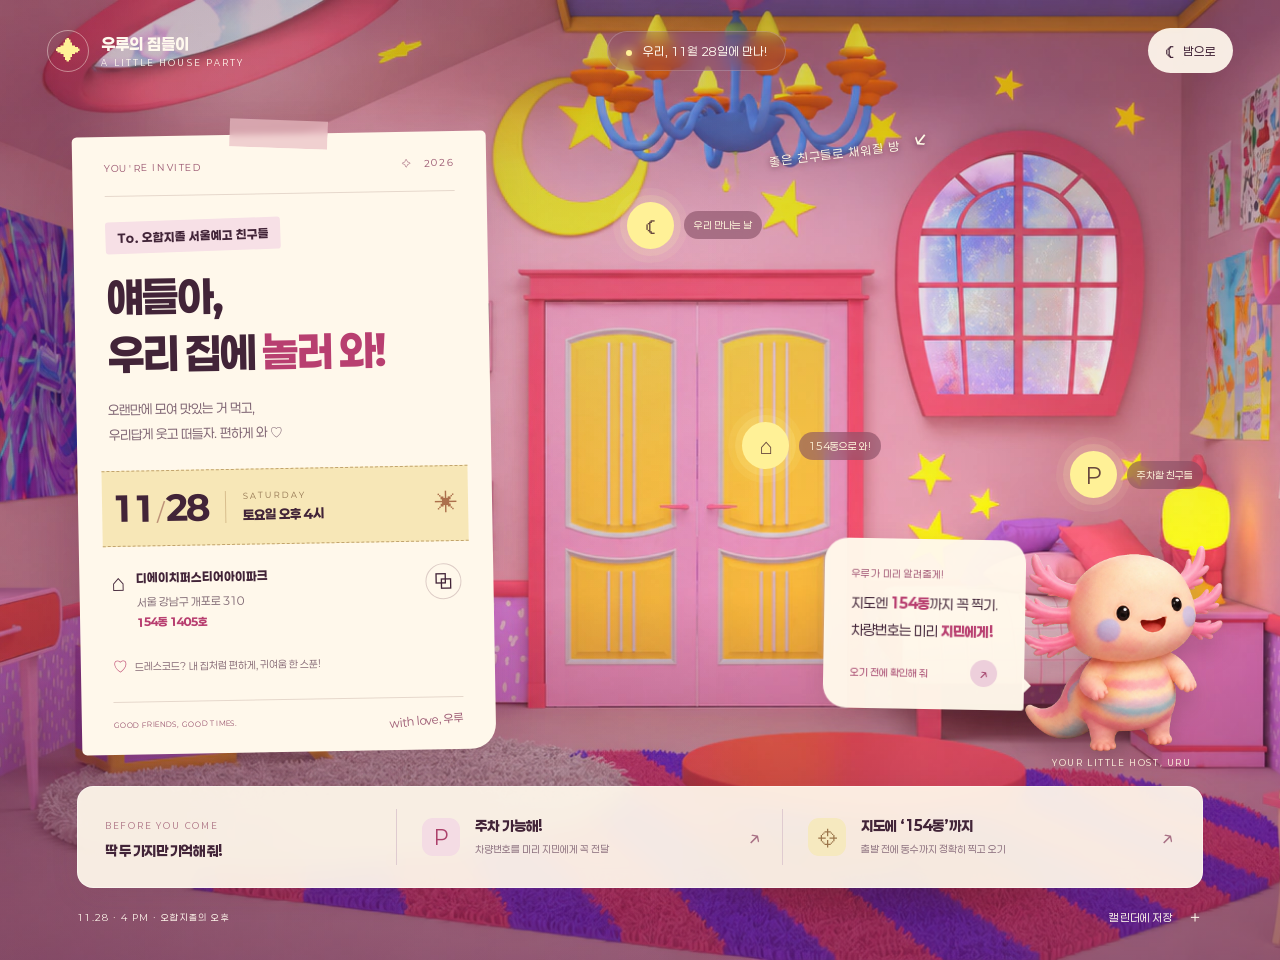
==== housewarming/index.html @ ad820d52 "Publish November 28 housewarming invitation" ====
<!doctype html>
<html lang="ko">
<head>
  <meta charset="UTF-8">
  <meta name="viewport" content="width=device-width, initial-scale=1">
  <meta name="theme-color" content="#e9a9bc">
  <title>오합지졸, 우리 집에 놀러 와! · 11월 28일 오후 4시</title>
  <meta name="description" content="오합지졸 서울예고 친구들에게 보내는 우루의 집들이 초대장. 11월 28일 토요일 오후 4시. 주차 가능 · 차량번호는 지민에게 미리! 지도에는 154동까지 꼭 찍고 와 줘.">
  <meta property="og:title" content="오합지졸, 우리 집에 놀러 와!">
  <meta property="og:description" content="11월 28일 토요일 오후 4시 · 서울예고 친구들 집들이 · 주차 가능 · 154동에서 만나!">
  <meta property="og:type" content="website">
  <meta property="og:locale" content="ko_KR">
  <meta property="og:url" content="https://marinart1994.github.io/housewarming/">
  <meta property="og:site_name" content="우루의 집들이">
  <meta property="og:image" content="https://marinart1994.github.io/starlight-room.png">
  <meta property="og:image:width" content="1672">
  <meta property="og:image:height" content="941">
  <meta property="og:image:alt" content="분홍빛 별빛 방에서 만나는 오합지졸 서울예고 친구들 집들이">
  <meta name="twitter:card" content="summary_large_image">
  <meta name="twitter:title" content="오합지졸, 우리 집에 놀러 와!">
  <meta name="twitter:description" content="11월 28일 토요일 오후 4시 · 주차 가능 · 차량번호는 미리 지민에게! · 154동에서 만나!">
  <meta name="twitter:image" content="https://marinart1994.github.io/starlight-room.png">
  <link rel="canonical" href="https://marinart1994.github.io/housewarming/">
  <link rel="icon" href="data:image/svg+xml,%3Csvg xmlns='http://www.w3.org/2000/svg' viewBox='0 0 100 100'%3E%3Crect rx='28' width='100' height='100' fill='%23f5ced8'/%3E%3Ctext x='50' y='72' text-anchor='middle' font-size='70'%3E✦%3C/text%3E%3C/svg%3E">
  <link rel="preload" as="font" href="assets/Paperlogy-ExtraBold.woff2" type="font/woff2" crossorigin>
  <link rel="stylesheet" href="style.css">
  <script src="app.js" defer></script>
</head>
<body>
  <a class="skip-link" href="#invitation">초대장 내용으로 바로 가기</a>
  <main class="party" id="home">
    <div class="room" aria-hidden="true"><img src="assets/starlight-room.webp" alt="" width="1672" height="941" fetchpriority="high"><div class="room-tint"></div></div>
    <header class="topbar">
      <a class="brand" href="#home"><span class="brand-star">✦</span><span>우루의 집들이<small>A LITTLE HOUSE PARTY</small></span></a>
      <span class="top-note"><i></i> 우리, 11월 28일에 만나!</span>
      <button class="mode-button" id="mode-toggle" aria-pressed="false" aria-label="밤 분위기로 바꾸기"><span aria-hidden="true">☾</span><span id="mode-text">밤으로</span></button>
    </header>

    <div class="room-label" aria-hidden="true">좋은 친구들로 채워질 방 <span>↙</span></div>
    <button class="hotspot moon-spot" data-open="date" aria-label="집들이 날짜 자세히 보기"><span>☾</span><small>우리 만나는 날</small></button>
    <button class="hotspot door-spot" data-open="location" aria-label="154동 찾아오는 길 보기"><span>⌂</span><small>154동으로 와!</small></button>
    <button class="hotspot lamp-spot" data-open="parking" aria-label="주차 안내 보기"><span>P</span><small>주차할 친구들</small></button>

    <section class="invitation" id="invitation" aria-labelledby="invite-heading">
      <div class="card-topline"><span>YOU'RE INVITED</span><span>✧ &nbsp; 2026</span></div>
      <p class="recipient">To. 오합지졸 서울예고 친구들</p>
      <h1 id="invite-heading">얘들아,<br>우리 집에 <span>놀러 와!</span></h1>
      <p class="intro">오랜만에 모여 맛있는 거 먹고,<br>우리답게 웃고 떠들자. 편하게 와 ♡</p>
      <div class="date-ticket">
        <div class="date-number">11<span> / </span>28</div>
        <div class="date-time"><span>SATURDAY</span><strong>토요일 오후 4시</strong></div>
        <span class="ticket-star" aria-hidden="true">✳</span>
      </div>
      <div class="address-block"><span class="mini-icon" aria-hidden="true">⌂</span><div><strong>디에이치퍼스티어아이파크</strong><p>서울 강남구 개포로 310<br><b>154동 1405호</b></p></div><button class="icon-button" data-copy="address" aria-label="주소 복사" title="주소 복사">⧉</button></div>
      <div class="little-note"><span aria-hidden="true">♡</span> 드레스코드? 내 집처럼 편하게, 귀여움 한 스푼!</div>
      <div class="card-bottom"><span>GOOD FRIENDS, GOOD TIMES.</span><span>with love, 우루</span></div>
    </section>

    <aside class="guide" aria-label="우루의 안내">
      <div class="speech"><span class="speech-label">우루가 미리 알려줄게!</span><p>지도엔 <strong>154동</strong>까지 꼭 찍기.<br>차량번호는 미리 <strong>지민에게!</strong></p><button data-open="checklist">오기 전에 확인해 줘 <span aria-hidden="true">↗</span></button></div>
      <button class="character" data-open="checklist" aria-label="우루의 방문 전 안내 열기"><img src="assets/axolotl-guide.webp" width="768" height="768" alt="분홍빛 우파루파 우루가 웃으며 반겨요"><span>YOUR LITTLE HOST, URU</span></button>
    </aside>

    <section class="essentials" aria-label="오기 전 꼭 읽어 줘">
      <div class="essentials-title"><span>BEFORE YOU COME</span><h2>딱 두 가지만 기억해 줘!</h2></div>
      <button class="essential-item" data-open="parking"><span class="essential-icon">P</span><span><strong>주차 가능해!</strong><small>차량번호를 미리 지민에게 꼭 전달</small></span><span class="arrow" aria-hidden="true">↗</span></button>
      <button class="essential-item location-item" data-open="location"><span class="essential-icon">⌖</span><span><strong>지도에 ‘154동’까지</strong><small>출발 전에 동수까지 정확히 찍고 오기</small></span><span class="arrow" aria-hidden="true">↗</span></button>
    </section>
    <footer class="footer"><span>11.28 · 4 PM · 오합지졸의 오후</span><a href="calendar.ics" download="오합지졸-집들이.ics">캘린더에 저장 <span aria-hidden="true">＋</span></a></footer>
  </main>

  <dialog id="details-dialog" aria-labelledby="dialog-title">
    <div class="dialog-top"><span>URU'S HOUSEWARMING</span><button id="close-dialog" aria-label="안내 닫기">×</button></div>
    <nav class="detail-tabs" aria-label="초대장 자세한 안내">
      <button data-tab="date" aria-pressed="false">날짜</button><button data-tab="location" aria-pressed="false">오는 길</button><button data-tab="parking" aria-pressed="false">주차</button><button data-tab="checklist" aria-pressed="false">꼭 읽기</button>
    </nav>
    <div id="detail-content"></div>
    <p id="dialog-status" role="status" aria-live="polite"></p>
  </dialog>
  <div id="toast" role="status" aria-live="polite"></div>
</body>
</html>
---- housewarming/style.css ----
@font-face{font-family:Paperlogy;src:url('assets/Paperlogy-Regular.woff2') format('woff2');font-weight:400;font-display:swap}
@font-face{font-family:Paperlogy;src:url('assets/Paperlogy-ExtraBold.woff2') format('woff2');font-weight:700 900;font-display:swap}
:root{font-family:Paperlogy,-apple-system,BlinkMacSystemFont,'Apple SD Gothic Neo',sans-serif;color:#422438;background:#e6a5b8;font-synthesis:weight;--pink:#b83f70;--cream:#fff8eb;--ink:#422438;--yellow:#fff197}
*{box-sizing:border-box}body{margin:0}button,a{-webkit-tap-highlight-color:transparent}button{font:inherit;color:inherit;cursor:pointer}a{color:inherit;text-decoration:none}button{border:0}button:focus-visible,a:focus-visible{outline:3px solid #7838ba;outline-offset:5px}button:hover{filter:brightness(1.035)}button:active{transform:translateY(1px)}.skip-link{position:fixed;top:-80px;left:20px;z-index:100;background:white;padding:14px}.skip-link:focus{top:10px}.party{position:relative;min-height:960px;height:100svh;overflow:hidden;isolation:isolate}.room{position:absolute;inset:0;z-index:-3;background:#dc94ad}.room>img{width:100%;height:100%;object-fit:cover;object-position:58% 50%;transition:filter .7s}.room-tint{position:absolute;inset:0;background:linear-gradient(90deg,rgba(95,33,64,.17),transparent 60%),linear-gradient(0deg,rgba(71,20,59,.47),transparent 38%,rgba(64,23,54,.23));transition:background .7s}.topbar{display:flex;align-items:center;justify-content:space-between;padding:28px 3.7%;color:#fff9ee}.brand{display:flex;align-items:center;gap:12px;font-weight:800;font-size:16px}.brand small{display:block;font-size:8px;letter-spacing:2.1px;font-weight:400;margin-top:5px}.brand-star{font-size:24px;color:var(--yellow);width:42px;height:42px;border:1px solid #fff8eb70;display:grid;place-items:center;border-radius:50%}.top-note{font-size:12px;padding:12px 18px;border:1px solid #fff3;border-radius:30px;background:#80426838;backdrop-filter:blur(8px)}.top-note i{display:inline-block;width:6px;height:6px;background:#fff197;border-radius:50%;margin-right:8px;box-shadow:0 0 10px #ffe76c}.mode-button{color:var(--ink);background:#fff8edee;border-radius:30px;display:flex;align-items:center;gap:8px;padding:11px 17px;font-size:12px}.mode-button>span:first-child{font-size:19px}.room-label{position:absolute;left:60%;top:13.7%;font-size:12px;letter-spacing:1px;color:#fffae7;transform:rotate(-7deg);text-shadow:0 1px 6px #67324c}.room-label span{font-size:26px;margin-left:8px}.invitation{position:absolute;top:14%;left:6%;width:414px;padding:26px 32px 23px;background:var(--cream);border-radius:5px 5px 25px 5px;box-shadow:0 18px 55px #67294a24;transform:rotate(-1deg)}.invitation:before{content:'';position:absolute;width:98px;height:28px;background:#e9bdc3ae;top:-14px;left:calc(50% - 49px);transform:rotate(3deg);backdrop-filter:blur(3px)}.card-topline,.card-bottom{display:flex;justify-content:space-between;align-items:center;font-size:9px;letter-spacing:1.6px;color:#9a5670}.card-topline{padding-bottom:22px;border-bottom:1px solid #e6d8cc}.recipient{display:inline-block;font-size:12px;font-weight:800;background:#f7e0e6;padding:9px 12px;margin:24px 0 17px;border-radius:3px;transform:rotate(-1deg)}h1{font-size:42px;line-height:1.35;letter-spacing:-2px;font-weight:800;margin:0 0 15px}h1>span{color:var(--pink);white-space:nowrap}.intro{font-size:13px;line-height:1.9;color:#806674;margin:0 0 23px}.date-ticket{position:relative;display:flex;align-items:center;gap:17px;background:#f7e7b7;border-top:1px dashed #c2a46e;border-bottom:1px dashed #c2a46e;padding:17px 10px;margin:0 -8px 22px}.date-number{font-size:34px;letter-spacing:-2px;font-weight:800;white-space:nowrap}.date-number>span{font-size:23px;font-weight:400;color:#bd9278}.date-time{border-left:1px solid #d8be8e;padding-left:17px;display:flex;flex-direction:column;gap:6px}.date-time>span{font-size:8px;letter-spacing:2px;color:#927451}.date-time>strong{font-size:13px;white-space:nowrap}.ticket-star{margin-left:auto;font-size:23px;color:#ac704c}.address-block{display:flex;align-items:start;gap:11px;font-size:12px}.address-block strong{font-size:12px;line-height:1.6}.address-block p{margin:5px 0 0;line-height:1.8;color:#846d77;font-size:11px}.address-block b{color:var(--pink)}.mini-icon{font-size:23px;line-height:1.2}.icon-button{margin-left:auto;border:1px solid #ddccc6;background:transparent;border-radius:50%;width:36px;height:36px;font-size:21px;flex-shrink:0}.little-note{margin:20px 0 22px;font-size:10px;line-height:1.8;color:#896d78}.little-note span{color:#bf4d73;font-size:15px;vertical-align:-1px;margin-right:5px}.card-bottom{border-top:1px solid #e6d8cc;padding-top:16px;font-size:7px;letter-spacing:.8px}.card-bottom span:last-child{font-size:11px;letter-spacing:0;transform:rotate(-4deg)}.hotspot{position:absolute;display:flex;align-items:center;gap:10px;background:none;color:#fff7dc;padding:0;z-index:1}.hotspot>span{display:grid;place-items:center;width:47px;height:47px;font-size:22px;border-radius:50%;background:var(--yellow);color:#68483e;box-shadow:0 0 0 7px #fff3b126,0 0 0 14px #fff3b112;transition:box-shadow .2s,transform .2s}.hotspot:hover>span{transform:rotate(10deg);box-shadow:0 0 0 9px #fff3b13e,0 0 0 18px #fff3b11c}.hotspot small{padding:8px 10px;border-radius:20px;background:#824a6194;font-size:10px;backdrop-filter:blur(8px)}.moon-spot{left:49%;top:21%}.door-spot{left:58%;top:44%}.lamp-spot{right:6%;top:47%}.guide{position:absolute;right:2.2%;bottom:20%;display:flex;align-items:center}.speech{z-index:2;position:relative;background:#fff8ebf7;padding:23px 27px;border-radius:23px 23px 3px 23px;box-shadow:0 6px 25px #61304724;transform:rotate(1deg);margin-right:-33px;margin-bottom:40px}.speech:after{content:'';position:absolute;bottom:16px;right:-16px;border:9px solid transparent;border-left-color:#fff8ebf7}.speech-label{font-size:10px;letter-spacing:.4px;color:#a25674}.speech p{font-size:14px;line-height:1.9;margin:10px 0 15px}.speech strong{color:var(--pink)}.speech button{background:transparent;color:#a13e68;font-size:10px;padding:0;display:flex;align-items:center;justify-content:space-between;width:100%;gap:28px}.speech button>span{background:#edcfdb;border-radius:50%;font-size:16px;width:27px;height:27px;display:grid;place-items:center}.character{position:relative;background:transparent;padding:0;width:260px;transition:transform .3s}.character:hover{transform:rotate(-3deg) translateY(-5px)}.character img{width:100%;height:auto;display:block;filter:drop-shadow(0 15px 10px #61304742)}.character>span{display:block;color:#fff6df;font-size:8px;letter-spacing:1.6px;margin-top:-23px;position:relative}.essentials{position:absolute;bottom:7.5%;left:6%;right:6%;display:grid;grid-template-columns:1fr 1.35fr 1.45fr;align-items:center;background:#fff8ebee;border:1px solid #fff6;border-radius:16px;padding:22px 27px;backdrop-filter:blur(10px);box-shadow:0 8px 30px #6c2d4a15;gap:20px}.essentials-title>span{font-size:8px;color:#ac7384;letter-spacing:1.8px}.essentials-title h2{font-size:14px;margin:9px 0 0;line-height:1.4;letter-spacing:-.5px}.essential-item{display:flex;align-items:center;gap:15px;text-align:left;background:transparent;border-left:1px solid #dfcbd0;padding:8px 0 8px 25px}.essential-icon{width:38px;height:38px;display:grid;place-items:center;border-radius:11px;background:#f4dce4;color:#ac416b;font-size:20px;flex-shrink:0}.location-item .essential-icon{background:#f6e9bf;color:#9b754b}.essential-item strong{font-size:14px;display:block}.essential-item small{font-size:10px;color:#8e7380;display:block;margin-top:7px;line-height:1.6}.arrow{margin-left:auto;color:#a76f84;font-size:22px}.footer{position:absolute;bottom:2.5%;left:6%;right:6%;display:flex;justify-content:space-between;align-items:center;color:#fff7eb;font-size:9px;letter-spacing:1.4px}.footer a{letter-spacing:.2px;font-size:11px;padding:8px 0}.footer a span{margin-left:12px;font-size:16px}body.night .room>img{filter:brightness(.52) saturate(.86) hue-rotate(8deg)}body.night .room-tint{background:linear-gradient(0deg,#31173677,#30235f35)}body.night .hotspot>span{box-shadow:0 0 25px #fff1978c}body.night .invitation{box-shadow:0 0 65px #ffc9df24}dialog{width:460px;max-width:calc(100% - 30px);border:0;border-radius:24px;background:var(--cream);color:var(--ink);padding:25px 28px 30px;box-shadow:0 30px 100px #3e123d4d;max-height:88svh;overflow:auto}dialog::backdrop{background:#48203980;backdrop-filter:blur(8px)}.dialog-top{display:flex;align-items:center;justify-content:space-between;font-size:9px;letter-spacing:1.6px;color:#a2627b}.dialog-top button{border-radius:50%;background:#efdfdf;width:36px;height:36px;font-size:23px}.detail-tabs{display:flex;gap:5px;padding:18px 0 26px}.detail-tabs button{flex:1;border-radius:20px;background:#f0e3df;padding:10px;font-size:11px;white-space:nowrap}.detail-tabs button[aria-pressed=true]{background:var(--pink);color:white}.detail-kicker{font-size:10px;letter-spacing:2px;color:#ae657f;margin:0 0 13px}.detail-title{font-size:29px;letter-spacing:-1px;line-height:1.4;margin:0 0 18px}.detail-copy{font-size:13px;color:#826874;line-height:1.9}.detail-box{padding:18px 19px;background:#f5e4e7;border-radius:13px;font-size:13px;line-height:1.9;margin:22px 0}.detail-box.yellow{background:#f7edc8}.detail-box strong{color:#a23c66}.detail-box p{margin:0}.detail-actions{display:flex;gap:9px;margin-top:25px}.detail-actions a,.detail-actions button{display:flex;justify-content:center;align-items:center;min-height:46px;padding:12px 15px;border-radius:25px;background:#b83f70;color:white;font-size:12px;line-height:1.5;text-align:center;flex:1}.detail-actions .secondary{background:#eddbdf;color:#964769}.detail-help{font-size:10px;line-height:1.8;color:#9a7d88;margin-top:13px}.checklist{list-style:none;margin:0;padding:0}.checklist li{border-bottom:1px solid #e8d9d5;padding:17px 0;display:flex;gap:13px;align-items:flex-start;font-size:13px;line-height:1.8}.checklist li>span{border:1px solid #d8b9c5;border-radius:50%;width:27px;height:27px;flex-shrink:0;display:grid;place-items:center;font-size:11px;color:#a45072}.checklist small{display:block;font-size:11px;color:#957581;margin-top:2px}#toast{position:fixed;bottom:27px;left:50%;transform:translate(-50%,15px);padding:14px 23px;background:#422438f2;color:#fff8eb;border-radius:28px;font-size:12px;opacity:0;transition:.2s;z-index:20;max-width:90%;width:max-content;pointer-events:none;box-shadow:0 5px 30px #42243833}#toast.visible{opacity:1;transform:translate(-50%,0)}
@media(min-width:1500px){.invitation{left:10%;top:14%}.essentials,.footer{left:10%;right:10%}.guide{right:7%;bottom:22%}}
@media(max-width:1100px) and (min-width:901px){.party{min-height:1000px}.invitation{left:4%;width:390px;padding:24px 28px;top:15%}.guide{right:0;bottom:23%;flex-direction:column;align-items:flex-end}.speech{margin:0 45px -40px 0;transform:rotate(1deg)}.character{width:240px}.moon-spot{left:58%}.door-spot{left:70%;top:35%}.lamp-spot{display:none}.essentials{left:4%;right:4%;gap:15px;padding:23px 20px;grid-template-columns:.9fr 1.2fr 1.2fr}.essential-item{padding-left:15px;gap:10px}.essential-item small{font-size:9px}.essentials-title h2{font-size:12px}.essential-item strong{font-size:12px}.room-label{left:59%;top:13%;font-size:10px}.footer{left:4%;right:4%}}
@media(max-width:900px){.party{height:auto;min-height:100svh;overflow:hidden;padding-bottom:20px;background:#f4dce2}.room{height:580px;bottom:auto;z-index:0}.room>img{object-position:60% center}.room-tint{background:linear-gradient(0deg,#f4dce2,transparent 28%,#6f315131)}.topbar{position:relative;z-index:2;padding:20px 20px}.brand{font-size:13px;gap:9px}.brand-star{width:33px;height:33px;font-size:20px}.brand small{font-size:6px;letter-spacing:1.7px}.top-note{display:none}.mode-button{font-size:10px;padding:8px 12px;gap:6px}.mode-button>span:first-child{font-size:17px}.room-label{display:none}.hotspot{top:135px;z-index:2}.hotspot>span{width:39px;height:39px;font-size:19px}.hotspot small{font-size:9px;padding:7px 9px}.moon-spot{left:21px}.door-spot{left:auto;right:24px;top:210px;flex-direction:row-reverse}.lamp-spot{display:none}.invitation{position:relative;z-index:2;left:auto;top:auto;width:calc(100% - 42px);max-width:440px;margin:220px auto 0;transform:rotate(-1deg);padding:25px 28px}.card-topline{font-size:8px;padding-bottom:19px}.recipient{margin-top:23px;font-size:11px}h1{font-size:39px}.intro{font-size:12px}.date-ticket{gap:13px}.date-number{font-size:32px}.date-time{padding-left:13px}.date-time strong{font-size:12px}.ticket-star{font-size:20px}.address-block strong{font-size:11px}.little-note{font-size:9px}.guide{position:relative;right:auto;bottom:auto;z-index:2;max-width:460px;margin:32px auto 3px;justify-content:center;padding:0 10px}.character{width:170px;flex-shrink:0;margin-right:-20px}.character>span{font-size:5px;letter-spacing:1px;margin-top:-15px}.speech{margin-right:-34px;margin-bottom:20px;padding:18px 19px;border-radius:17px 17px 2px 17px;flex-shrink:0}.speech-label{font-size:8px}.speech p{font-size:11px;margin:8px 0}.speech button{font-size:8px;gap:8px}.speech button>span{width:22px;height:22px;font-size:13px}.essentials{position:relative;left:auto;right:auto;bottom:auto;z-index:2;display:block;margin:20px auto 0;width:calc(100% - 40px);max-width:440px;padding:23px 22px;border-radius:14px;box-shadow:none;background:#fff8eb}.essentials-title h2{font-size:16px;margin:8px 0 18px}.essential-item{border-left:0;border-top:1px solid #ead5dc;padding:18px 0;gap:13px;width:100%}.essential-item:last-child{padding-bottom:4px}.essential-item strong{font-size:13px}.essential-item small{font-size:10px;line-height:1.7}.essential-icon{width:35px;height:35px}.footer{position:relative;left:auto;right:auto;bottom:auto;z-index:2;color:#9c5771;margin:23px 23px 0;display:flex;gap:12px;flex-wrap:wrap;justify-content:center;font-size:7px;letter-spacing:1px}.footer a{font-size:10px;background:#fff8eb;padding:11px 17px;border-radius:20px}.footer a span{font-size:13px;margin-left:8px}body.night .party{background:#35253f}body.night .room-tint{background:linear-gradient(0deg,#35253f,transparent 30%,#35253f44)}body.night .footer{color:#f3dbe6}.detail-title{font-size:26px}dialog{padding:20px 23px 25px}.detail-tabs{gap:4px}.detail-tabs button{font-size:10px}.detail-actions{flex-wrap:wrap}.detail-actions a,.detail-actions button{font-size:11px}#toast{bottom:20px;font-size:11px}}
@media(max-width:360px){.invitation{padding:23px;width:calc(100% - 32px)}h1{font-size:35px}.date-number{font-size:29px}.date-time strong{font-size:11px}.ticket-star{display:none}.speech{padding:16px 14px}.character{width:146px}.essential-item small{font-size:9px}}
@media(prefers-reduced-motion:reduce){*{transition:none!important;scroll-behavior:auto!important}}
@media print{.party{height:auto;min-height:0;background:white;overflow:visible}.room,.topbar,.room-label,.hotspot,.guide,.footer,dialog,#toast,.skip-link{display:none!important}.invitation,.essentials{position:relative;top:auto;bottom:auto;left:auto;right:auto;transform:none;width:100%;margin:0;box-shadow:none;break-inside:avoid}.invitation{max-width:none;padding:25px}.essentials{display:block;margin-top:15px}.essential-item{border-left:0;width:100%;padding:12px 0}.invitation:before{display:none}.icon-button{display:none}}

#dialog-status{font-size:11px;color:#a23c66;line-height:1.7;margin:18px 0 0}#dialog-status:empty{display:none}
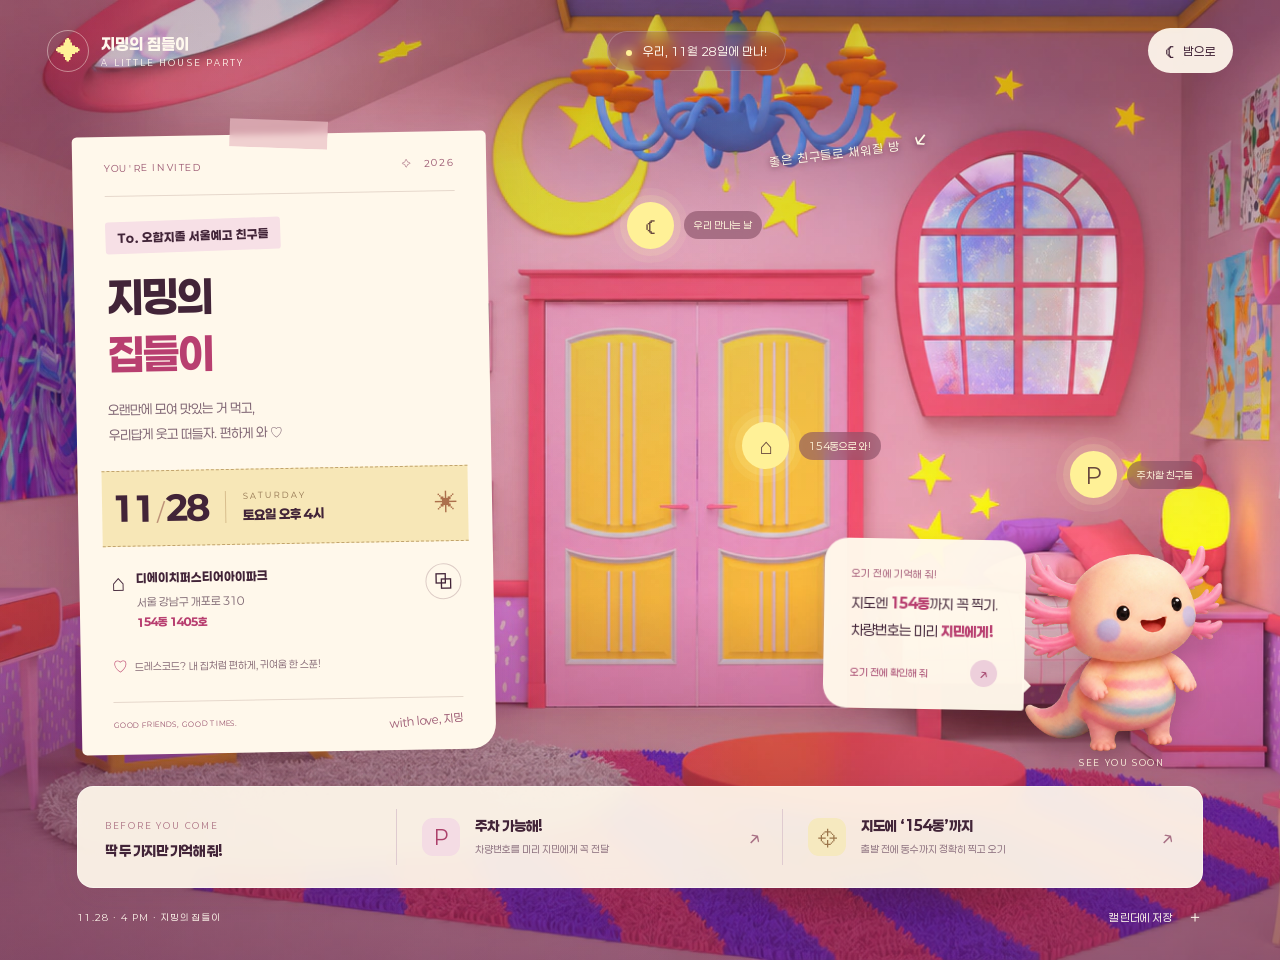
==== commit 51e1d175: "Rename invitation to Jiming housewarming" ====
--- a/housewarming/index.html
+++ b/housewarming/index.html
@@ -4,20 +4,20 @@
   <meta charset="UTF-8">
   <meta name="viewport" content="width=device-width, initial-scale=1">
   <meta name="theme-color" content="#e9a9bc">
-  <title>오합지졸, 우리 집에 놀러 와! · 11월 28일 오후 4시</title>
-  <meta name="description" content="오합지졸 서울예고 친구들에게 보내는 우루의 집들이 초대장. 11월 28일 토요일 오후 4시. 주차 가능 · 차량번호는 지민에게 미리! 지도에는 154동까지 꼭 찍고 와 줘.">
-  <meta property="og:title" content="오합지졸, 우리 집에 놀러 와!">
+  <title>지밍의 집들이 · 11월 28일 오후 4시</title>
+  <meta name="description" content="오합지졸 서울예고 친구들에게 보내는 지밍의 집들이 초대장. 11월 28일 토요일 오후 4시. 주차 가능 · 차량번호는 지민에게 미리! 지도에는 154동까지 꼭 찍고 와 줘.">
+  <meta property="og:title" content="지밍의 집들이">
   <meta property="og:description" content="11월 28일 토요일 오후 4시 · 서울예고 친구들 집들이 · 주차 가능 · 154동에서 만나!">
   <meta property="og:type" content="website">
   <meta property="og:locale" content="ko_KR">
   <meta property="og:url" content="https://marinart1994.github.io/housewarming/">
-  <meta property="og:site_name" content="우루의 집들이">
+  <meta property="og:site_name" content="지밍의 집들이">
   <meta property="og:image" content="https://marinart1994.github.io/starlight-room.png">
   <meta property="og:image:width" content="1672">
   <meta property="og:image:height" content="941">
-  <meta property="og:image:alt" content="분홍빛 별빛 방에서 만나는 오합지졸 서울예고 친구들 집들이">
+  <meta property="og:image:alt" content="분홍빛 별빛 방에서 만나는 지밍의 집들이">
   <meta name="twitter:card" content="summary_large_image">
-  <meta name="twitter:title" content="오합지졸, 우리 집에 놀러 와!">
+  <meta name="twitter:title" content="지밍의 집들이">
   <meta name="twitter:description" content="11월 28일 토요일 오후 4시 · 주차 가능 · 차량번호는 미리 지민에게! · 154동에서 만나!">
   <meta name="twitter:image" content="https://marinart1994.github.io/starlight-room.png">
   <link rel="canonical" href="https://marinart1994.github.io/housewarming/">
@@ -31,7 +31,7 @@
   <main class="party" id="home">
     <div class="room" aria-hidden="true"><img src="assets/starlight-room.webp" alt="" width="1672" height="941" fetchpriority="high"><div class="room-tint"></div></div>
     <header class="topbar">
-      <a class="brand" href="#home"><span class="brand-star">✦</span><span>우루의 집들이<small>A LITTLE HOUSE PARTY</small></span></a>
+      <a class="brand" href="#home"><span class="brand-star">✦</span><span>지밍의 집들이<small>A LITTLE HOUSE PARTY</small></span></a>
       <span class="top-note"><i></i> 우리, 11월 28일에 만나!</span>
       <button class="mode-button" id="mode-toggle" aria-pressed="false" aria-label="밤 분위기로 바꾸기"><span aria-hidden="true">☾</span><span id="mode-text">밤으로</span></button>
     </header>
@@ -44,7 +44,7 @@
     <section class="invitation" id="invitation" aria-labelledby="invite-heading">
       <div class="card-topline"><span>YOU'RE INVITED</span><span>✧ &nbsp; 2026</span></div>
       <p class="recipient">To. 오합지졸 서울예고 친구들</p>
-      <h1 id="invite-heading">얘들아,<br>우리 집에 <span>놀러 와!</span></h1>
+      <h1 id="invite-heading">지밍의<br><span>집들이</span></h1>
       <p class="intro">오랜만에 모여 맛있는 거 먹고,<br>우리답게 웃고 떠들자. 편하게 와 ♡</p>
       <div class="date-ticket">
         <div class="date-number">11<span> / </span>28</div>
@@ -53,12 +53,12 @@
       </div>
       <div class="address-block"><span class="mini-icon" aria-hidden="true">⌂</span><div><strong>디에이치퍼스티어아이파크</strong><p>서울 강남구 개포로 310<br><b>154동 1405호</b></p></div><button class="icon-button" data-copy="address" aria-label="주소 복사" title="주소 복사">⧉</button></div>
       <div class="little-note"><span aria-hidden="true">♡</span> 드레스코드? 내 집처럼 편하게, 귀여움 한 스푼!</div>
-      <div class="card-bottom"><span>GOOD FRIENDS, GOOD TIMES.</span><span>with love, 우루</span></div>
+      <div class="card-bottom"><span>GOOD FRIENDS, GOOD TIMES.</span><span>with love, 지밍</span></div>
     </section>
 
-    <aside class="guide" aria-label="우루의 안내">
-      <div class="speech"><span class="speech-label">우루가 미리 알려줄게!</span><p>지도엔 <strong>154동</strong>까지 꼭 찍기.<br>차량번호는 미리 <strong>지민에게!</strong></p><button data-open="checklist">오기 전에 확인해 줘 <span aria-hidden="true">↗</span></button></div>
-      <button class="character" data-open="checklist" aria-label="우루의 방문 전 안내 열기"><img src="assets/axolotl-guide.webp" width="768" height="768" alt="분홍빛 우파루파 우루가 웃으며 반겨요"><span>YOUR LITTLE HOST, URU</span></button>
+    <aside class="guide" aria-label="방문 전 안내">
+      <div class="speech"><span class="speech-label">오기 전에 기억해 줘!</span><p>지도엔 <strong>154동</strong>까지 꼭 찍기.<br>차량번호는 미리 <strong>지민에게!</strong></p><button data-open="checklist">오기 전에 확인해 줘 <span aria-hidden="true">↗</span></button></div>
+      <button class="character" data-open="checklist" aria-label="방문 전 안내 열기"><img src="assets/axolotl-guide.webp" width="768" height="768" alt="웃으며 반기는 분홍빛 우파루파"><span>SEE YOU SOON</span></button>
     </aside>
 
     <section class="essentials" aria-label="오기 전 꼭 읽어 줘">
@@ -66,11 +66,11 @@
       <button class="essential-item" data-open="parking"><span class="essential-icon">P</span><span><strong>주차 가능해!</strong><small>차량번호를 미리 지민에게 꼭 전달</small></span><span class="arrow" aria-hidden="true">↗</span></button>
       <button class="essential-item location-item" data-open="location"><span class="essential-icon">⌖</span><span><strong>지도에 ‘154동’까지</strong><small>출발 전에 동수까지 정확히 찍고 오기</small></span><span class="arrow" aria-hidden="true">↗</span></button>
     </section>
-    <footer class="footer"><span>11.28 · 4 PM · 오합지졸의 오후</span><a href="calendar.ics" download="오합지졸-집들이.ics">캘린더에 저장 <span aria-hidden="true">＋</span></a></footer>
+    <footer class="footer"><span>11.28 · 4 PM · 지밍의 집들이</span><a href="calendar.ics" download="지밍의-집들이.ics">캘린더에 저장 <span aria-hidden="true">＋</span></a></footer>
   </main>
 
   <dialog id="details-dialog" aria-labelledby="dialog-title">
-    <div class="dialog-top"><span>URU'S HOUSEWARMING</span><button id="close-dialog" aria-label="안내 닫기">×</button></div>
+    <div class="dialog-top"><span>지밍의 집들이</span><button id="close-dialog" aria-label="안내 닫기">×</button></div>
     <nav class="detail-tabs" aria-label="초대장 자세한 안내">
       <button data-tab="date" aria-pressed="false">날짜</button><button data-tab="location" aria-pressed="false">오는 길</button><button data-tab="parking" aria-pressed="false">주차</button><button data-tab="checklist" aria-pressed="false">꼭 읽기</button>
     </nav>
